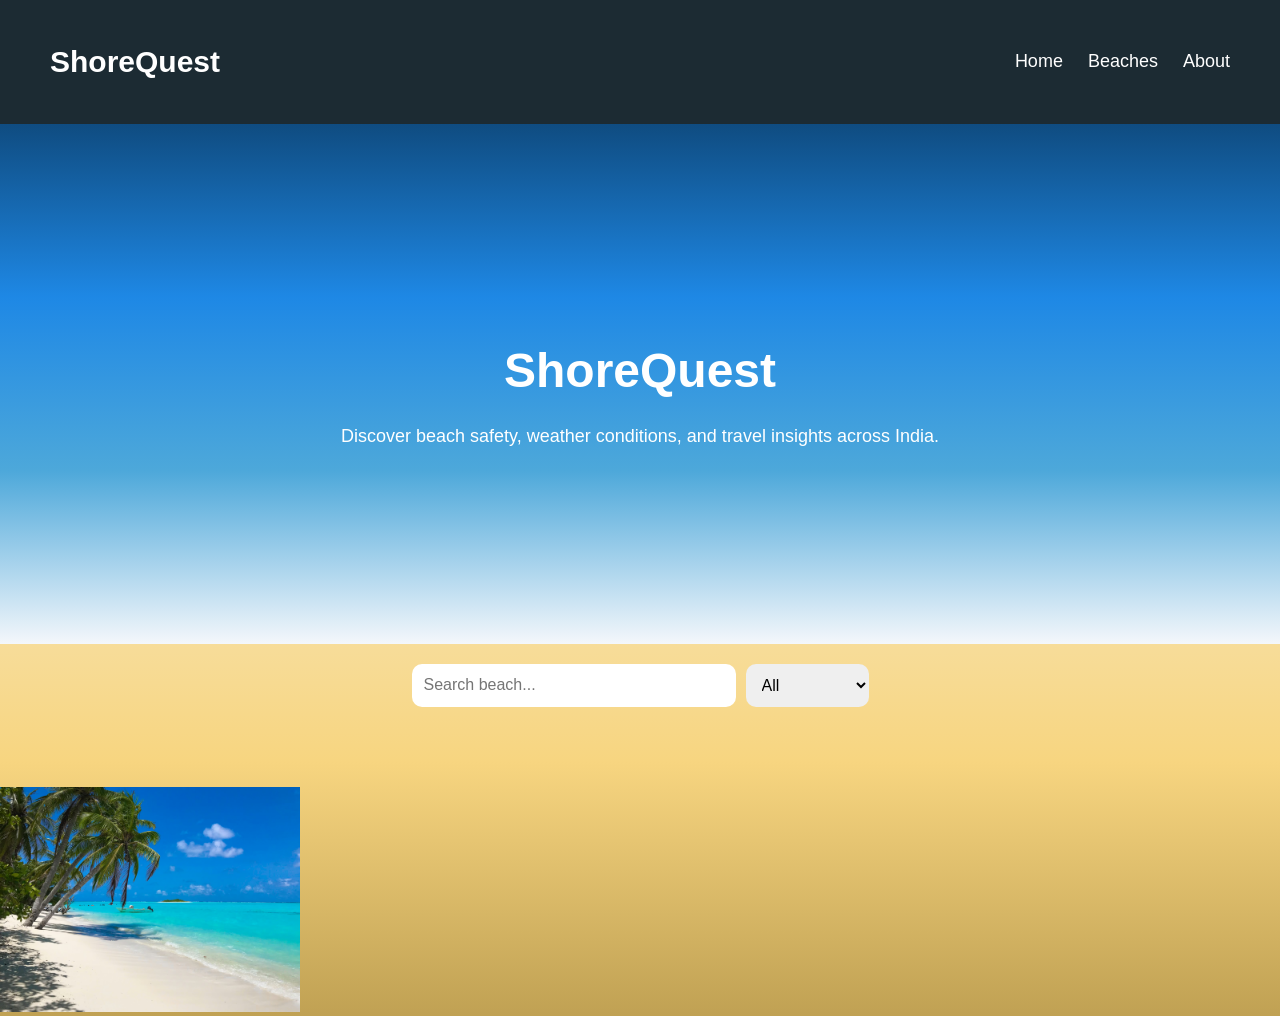
==== Frontend/index.html @ 8bac1117 "Rebuilt ShoreQuest with FastAPI frontend and weather integration" ====
<!DOCTYPE html>
<html lang="en">
<head>
    <meta charset="UTF-8">
    <meta name="viewport" content="width=device-width, initial-scale=1.0">
    <title>ShoreQuest</title>
    <link rel="stylesheet" href="style.css">
</head>
<body>
    <nav class="navbar">

    <h2 class="logo">ShoreQuest</h2>

    <div class="nav-links">
        <a href="#">Home</a>
        <a href="#">Beaches</a>
        <a href="#">About</a>
    </div>

</nav>
    <section class="hero">

    <h1>ShoreQuest</h1>

    <p>
        Discover beach safety, weather conditions,
        and travel insights across India.
    </p>

    </section>
    <div class="controls">
        <input type="text" id="search-input" placeholder="Search beach..."/>
        <select id="filter-select">
            <option value="All">All</option>
            <option value="Safe">Safe</option>
            <option value="Moderate">Moderate</option>
            <option value="Dangerous">Dangerous</option>
        </select>
    </div>
    <div id = "beach-container"></div>
    <img src="images/sample.avif" width="300">
    <script src="script.js"></script>
    
</body>
</html>
---- Frontend/style.css ----
body{
    margin:0;
    font-family: Arial, sans-serif;
    background:linear-gradient(to bottom,#f4f7fb,#ffffff,#f7e5b6,#f7d580,#c0a153);
}

.navbar{
    display:flex;
    justify-content:space-between;
    align-items:center;

    padding:20px 50px;

    background:#1c2b33;
}

.logo{
    color:#ffffff;
    font-size:30px;
}

.nav-links{
    display:flex;
    gap:25px;
}

.nav-links a{
    text-decoration:none;
    color:white;
    font-size:18px;

    transition:0.3s;
}

.nav-links a:hover{
    color:#4DA8DA;
}

.hero{
    text-align:center;
    padding:80px 40px;
    background:linear-gradient(to bottom,#0f4c81,#1e88e5,#4DA8DA,#f4f7fb);
    color:white;
    min-height:40vh;
    display:flex;
    flex-direction:column;
    justify-content:center;
}

.hero h1{
    font-size:48px;
    margin-bottom:10px;
}

.hero p{
    font-size:18px;
}

.controls{
    display:flex;
    justify-content:center;
    padding:20px;
}

#search-input{
    width:300px;
    padding:12px;
    border-radius:10px;
    border:none;
    font-size:16px;
}

#beach-container{
    display:grid;
    grid-template-columns:repeat(auto-fit,minmax(280px,1fr));
    gap:20px;
    padding:30px;
}

#filter-select{
    padding:12px;
    border-radius:10px;
    border:none;
    font-size:16px;
    margin-left:10px;
}

.beach-card{
    background:white;

    padding:20px;

    border-radius:18px;

    box-shadow:0 8px 20px rgba(0,0,0,0.12);

    transition:0.35s ease;

    overflow:hidden;

    position:relative;
}

.beach-card:hover{
    transform:translateY(-10px) scale(1.05);
    box-shadow:0 15px 30px rgba(0,0,0,0.18);
}

.safe{
    border-left:8px solid green;
}

.moderate{
    border-left:8px solid orange;
}

.danger{
    border-left:8px solid red;
}

.card-top{
    display:flex;
    justify-content:space-between;
    align-items:center;

    margin-bottom:15px;
    flex-wrap: wrap;
    gap: 10px;
}

.city{
    color:#555;
    margin-bottom:15px;
}

.weather-info{
    display:flex;
    flex-direction:column;
    gap:10px;
}

.badge{
    padding:8px 14px;
    border-radius:30px;

    color:white;
    font-size:14px;
    font-weight:bold;
}

.safe-badge{
    background:green;
}

.moderate-badge{
    background:orange;
}

.dangerous-badge{
    background:red;
}

.beach-image{
    width:100%;
    height:200px;

    object-fit:cover;

    border-radius:12px;

    margin-bottom:15px;

    transition:0.4s;
}
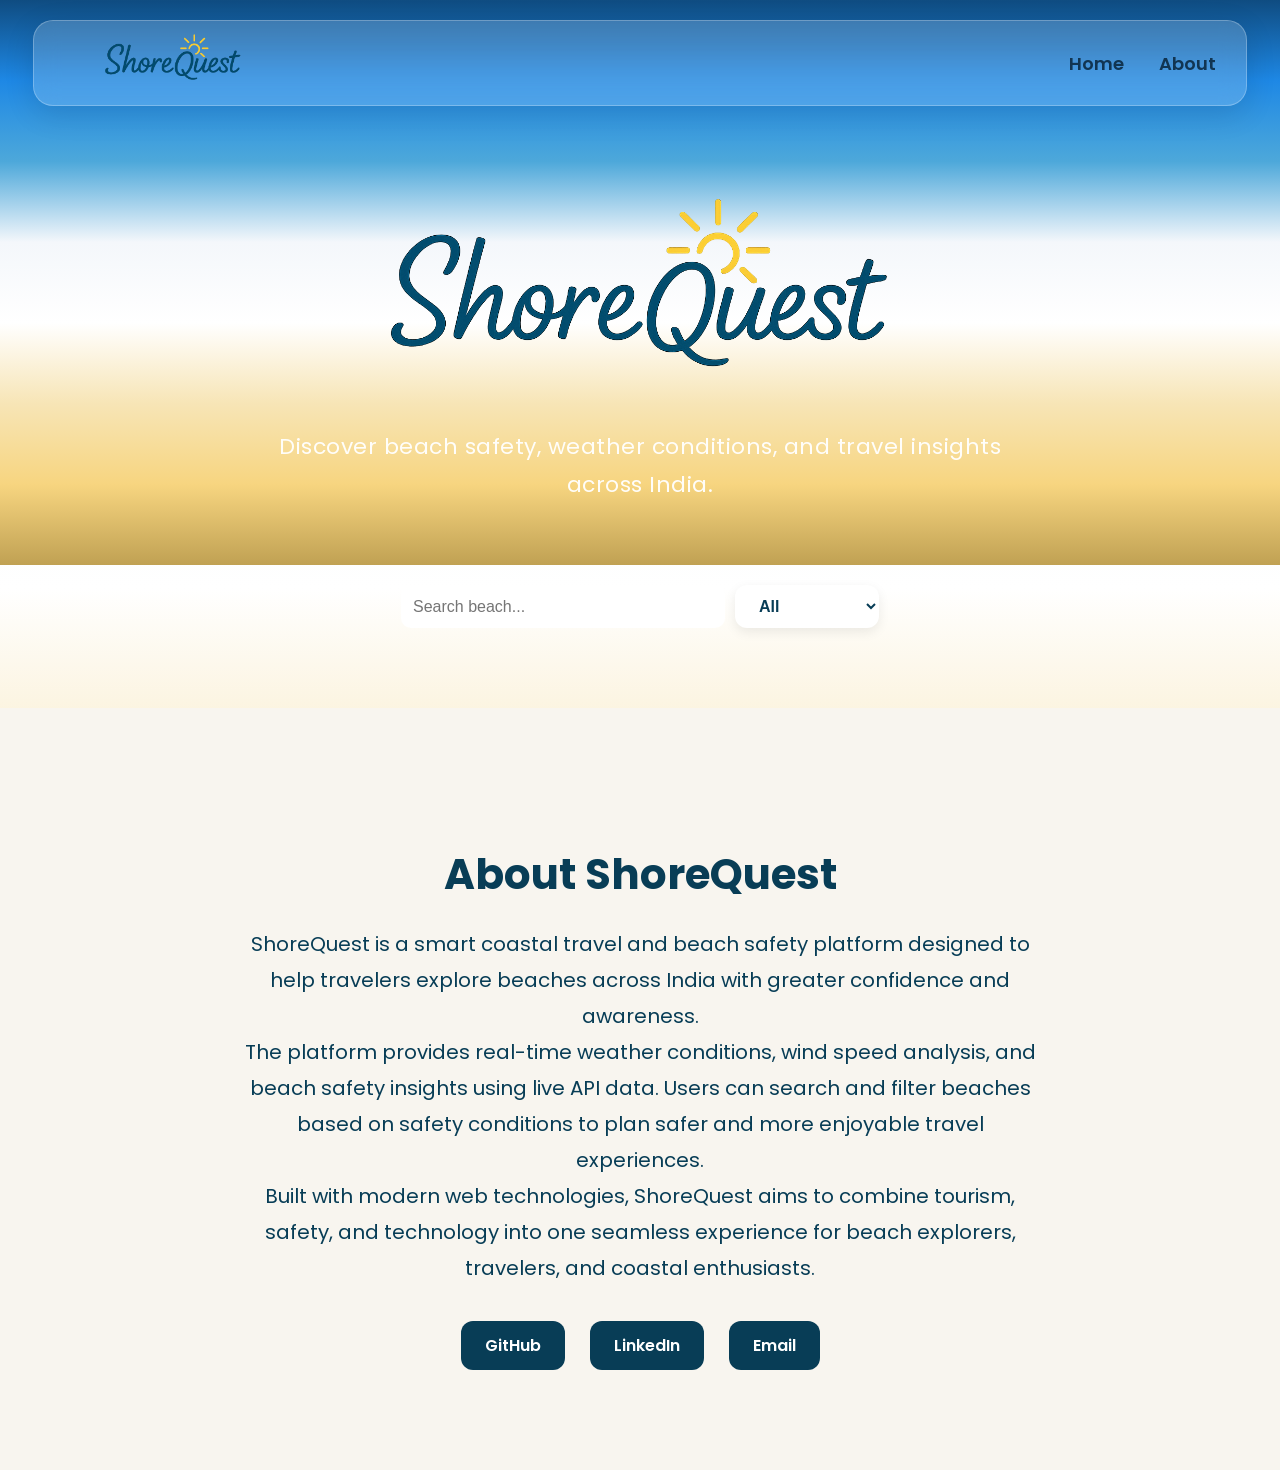
==== commit c9bdf5c7: "Updated ShoreQuest frontend UI and styling" ====
--- a/Frontend/index.html
+++ b/Frontend/index.html
@@ -9,25 +9,24 @@
 <body>
     <nav class="navbar">
 
-    <h2 class="logo">ShoreQuest</h2>
+    <img src="images/logo.png" class="logo">
 
     <div class="nav-links">
-        <a href="#">Home</a>
-        <a href="#">Beaches</a>
-        <a href="#">About</a>
+        <a href="#home">Home</a>
+        <a href="#about">About</a>
     </div>
 
 </nav>
-    <section class="hero">
+    <section class="hero" id="home">
 
-    <h1>ShoreQuest</h1>
+    <img src="images/logo.png" class="hero-logo">
 
     <p>
         Discover beach safety, weather conditions,
         and travel insights across India.
     </p>
 
-    </section>
+</section>
     <div class="controls">
         <input type="text" id="search-input" placeholder="Search beach..."/>
         <select id="filter-select">
@@ -37,8 +36,51 @@
             <option value="Dangerous">Dangerous</option>
         </select>
     </div>
+    
     <div id = "beach-container"></div>
-    <img src="images/sample.avif" width="300">
+
+    <section id="about" class="about-section">
+
+    <h2>About ShoreQuest</h2>
+
+    <p>
+        ShoreQuest is a smart coastal travel and beach safety platform
+        designed to help travelers explore beaches across India with
+        greater confidence and awareness.
+    </p>
+
+    <p>
+        The platform provides real-time weather conditions, wind speed
+        analysis, and beach safety insights using live API data.
+        Users can search and filter beaches based on safety conditions
+        to plan safer and more enjoyable travel experiences.
+    </p>
+
+    <p>
+        Built with modern web technologies, ShoreQuest aims to combine
+        tourism, safety, and technology into one seamless experience
+        for beach explorers, travelers, and coastal enthusiasts.
+    </p>
+
+    <div class="contact-links">
+
+        <a href="https://github.com/Manashwi-Amberi" target="_blank">
+            GitHub
+        </a>
+
+        <a href="https://www.linkedin.com" target="_blank">
+            LinkedIn
+        </a>
+
+        <a href="mailto:manashwiamberi27@gmail.com">
+            Email
+        </a>
+
+    </div>
+
+</section>
+    <link href="https://fonts.googleapis.com/css2?family=Poppins:wght@300;400;500;600;700&display=swap" rel="stylesheet">
+
     <script src="script.js"></script>
     
 </body>
--- a/Frontend/style.css
+++ b/Frontend/style.css
@@ -1,50 +1,78 @@
 body{
     margin:0;
-    font-family: Arial, sans-serif;
-    background:linear-gradient(to bottom,#f4f7fb,#ffffff,#f7e5b6,#f7d580,#c0a153);
+
+    font-family:'Poppins', sans-serif;
+
+    background:#F8F5EF;
+
+    color:#083D56;
+    background:linear-gradient(to bottom,#4DA8DA,#f4f7fb,#ffffff,#f7e5b6,#f7d580,#c0a153);
 }
 
 .navbar{
+    position:fixed;
+
+    top:20px;
+    left:50%;
+
+    transform:translateX(-50%);
+
+    width:90%;
+    max-width:1200px;
+    height: 80px;
     display:flex;
     justify-content:space-between;
     align-items:center;
 
-    padding:20px 50px;
-
-    background:#1c2b33;
+    padding:2px 30px;
+
+    background:rgba(255,255,255,0.18);
+
+    backdrop-filter:blur(12px);
+
+    border:1px solid rgba(255,255,255,0.25);
+
+    border-radius:20px;
+
+    box-shadow:0 8px 30px rgba(0,0,0,0.12);
+
+    z-index:1000;
 }
 
 .logo{
-    color:#ffffff;
-    font-size:30px;
+    height:145px;
+    object-fit:contain;
+    margin-top: 20px;
 }
 
 .nav-links{
     display:flex;
-    gap:25px;
+    gap:35px;
 }
 
 .nav-links a{
     text-decoration:none;
-    color:white;
+    color:rgb(17, 53, 82);
+
     font-size:18px;
+    font-weight:600;
 
     transition:0.3s;
 }
 
 .nav-links a:hover{
-    color:#4DA8DA;
+    color:#FFD166;
 }
 
 .hero{
     text-align:center;
-    padding:80px 40px;
-    background:linear-gradient(to bottom,#0f4c81,#1e88e5,#4DA8DA,#f4f7fb);
-    color:white;
+    background:linear-gradient(to bottom,#0f4c81,#1e88e5,#4DA8DA,#f4f7fb,#ffffff,#f7e5b6,#f7d580,#c0a153);
     min-height:40vh;
     display:flex;
     flex-direction:column;
     justify-content:center;
+    align-items: center;
+    padding:40px 20px;
 }
 
 .hero h1{
@@ -53,9 +81,36 @@
 }
 
 .hero p{
-    font-size:18px;
-}
-
+    margin-top:5px;
+
+    font-family:'Poppins', sans-serif;
+
+    font-size:22px;
+
+    font-weight:400;
+
+    letter-spacing:0.5px;
+
+    line-height:1.7;
+
+    color:rgba(255,255,255,0.95);
+
+    max-width:750px;
+
+    text-align:center;
+}
+
+.logo{
+    margin-bottom:20px;
+}
+
+.hero-logo{
+    width:800px;
+    max-width:90%;
+    height:auto;
+    justify-content:center;
+    margin-bottom:-150px;
+}
 .controls{
     display:flex;
     justify-content:center;
@@ -171,4 +226,96 @@
     margin-bottom:15px;
 
     transition:0.4s;
+}
+
+html{
+    scroll-behavior:smooth;
+}
+
+.about-section{
+    padding:100px 20px;
+
+    text-align:center;
+
+    background:#f8f5ef;
+
+    color:#083D56;
+}
+
+.about-section h2{
+    font-size:42px;
+
+    margin-bottom:20px;
+}
+
+.about-section p{
+    max-width:800px;
+
+    margin:auto;
+
+    font-size:20px;
+
+    line-height:1.8;
+}
+
+#filter-select{
+    padding:12px 20px;
+
+    border:none;
+
+    border-radius:12px;
+
+    font-size:16px;
+
+    font-weight:600;
+
+    background:white;
+
+    color:#083D56;
+
+    cursor:pointer;
+
+    box-shadow:0 4px 12px rgba(0,0,0,0.08);
+
+    transition:0.3s;
+}
+
+#filter-select:hover{
+    transform:translateY(-2px);
+
+    box-shadow:0 6px 16px rgba(0,0,0,0.12);
+}
+
+.contact-links{
+    margin-top:35px;
+
+    display:flex;
+
+    justify-content:center;
+
+    gap:25px;
+
+    flex-wrap:wrap;
+}
+
+.contact-links a{
+    text-decoration:none;
+
+    background:#083D56;
+
+    color:white;
+
+    padding:12px 24px;
+
+    border-radius:12px;
+
+    font-weight:600;
+
+    transition:0.3s;
+}
+
+.contact-links a:hover{
+    background:#0F6E8C;
+
+    transform:translateY(-3px);
 }
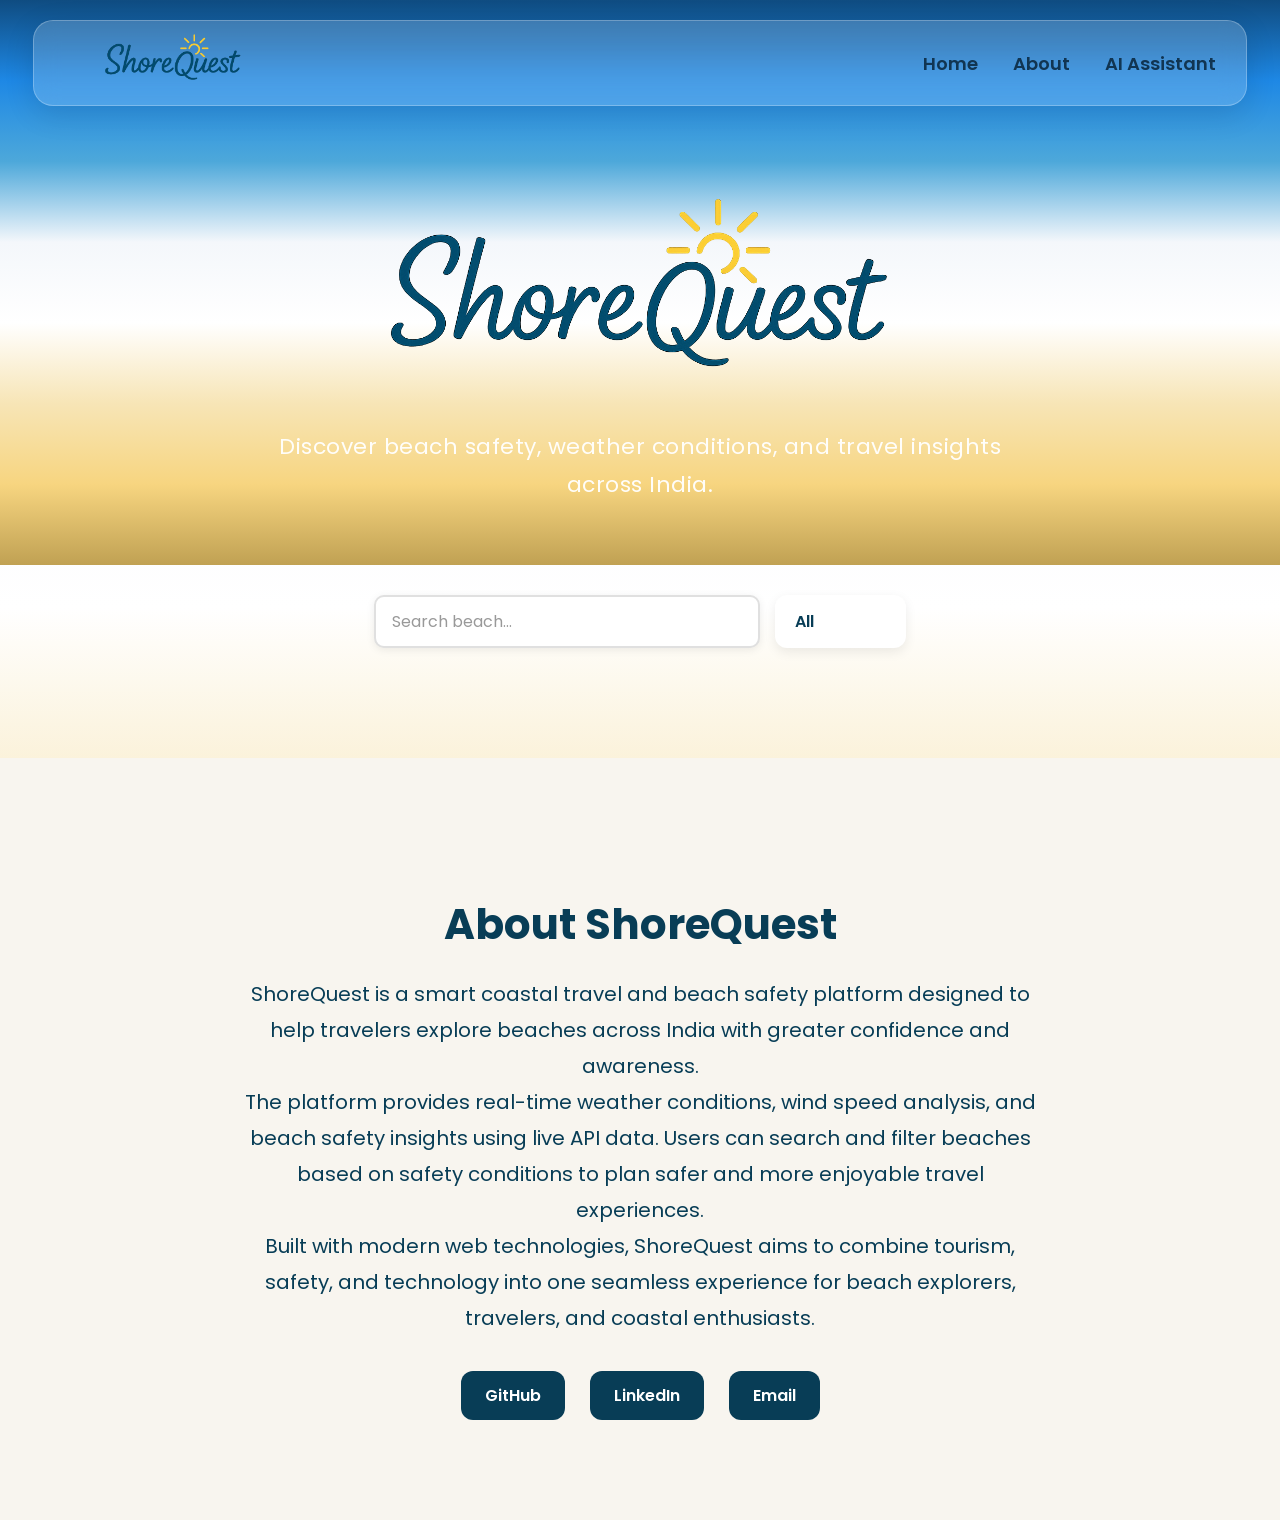
==== commit 8e452d52: "Added AI chatbot feature" ====
--- a/Frontend/index.html
+++ b/Frontend/index.html
@@ -14,6 +14,7 @@
     <div class="nav-links">
         <a href="#home">Home</a>
         <a href="#about">About</a>
+        <a href="chatbot.html">AI Assistant</a>
     </div>
 
 </nav>
@@ -38,6 +39,39 @@
     </div>
     
     <div id = "beach-container"></div>
+
+    <!-- BEACH DETAILS MODAL -->
+
+<div id="beach-modal" class="modal">
+
+    <div class="modal-content">
+
+        <span id="close-modal">&times;</span>
+
+        <img id="modal-image" src="" alt="Beach Image">
+
+        <h2 id="modal-title"></h2>
+
+        <p id="modal-description"></p>
+
+        <div class="modal-section">
+            <h3>Activities</h3>
+            <ul id="modal-activities"></ul>
+        </div>
+
+        <div class="modal-section">
+            <h3>Best Time to Visit</h3>
+            <p id="modal-best-time"></p>
+        </div>
+
+        <div class="modal-section">
+            <h3>Stay Contact</h3>
+            <p id="modal-stay"></p>
+        </div>
+
+    </div>
+
+</div>
 
     <section id="about" class="about-section">
 
--- a/Frontend/style.css
+++ b/Frontend/style.css
@@ -114,47 +114,119 @@
 .controls{
     display:flex;
     justify-content:center;
-    padding:20px;
+    gap:15px;
+    padding:30px 20px;
+    flex-wrap:wrap;
 }
 
 #search-input{
-    width:300px;
-    padding:12px;
+    width:350px;
+    padding:12px 16px;
     border-radius:10px;
-    border:none;
+    border:2px solid #e0e0e0;
     font-size:16px;
+    font-family:'Poppins', sans-serif;
+    box-shadow:0 2px 8px rgba(0,0,0,0.08);
+    transition:0.3s ease;
+    color:#083D56;
+}
+
+#search-input:focus{
+    outline:none;
+    border-color:#4DA8DA;
+    box-shadow:0 4px 12px rgba(77, 168, 218, 0.2);
+    background:rgba(77, 168, 218, 0.05);
+}
+
+#search-input::placeholder{
+    color:#999;
 }
 
 #beach-container{
     display:grid;
-    grid-template-columns:repeat(auto-fit,minmax(280px,1fr));
-    gap:20px;
-    padding:30px;
+    grid-template-columns:repeat(auto-fill, minmax(250px, 1fr));
+    gap:28px;
+    row-gap:60px;
+    padding:40px 30px;
+    max-width:1400px;
+    margin:0 auto;
+    align-items:stretch;
 }
 
 #filter-select{
-    padding:12px;
+    padding:12px 18px;
     border-radius:10px;
-    border:none;
+    border:2px solid #e0e0e0;
     font-size:16px;
-    margin-left:10px;
+    font-family:'Poppins', sans-serif;
+    font-weight:600;
+    background:white;
+    color:#083D56;
+    cursor:pointer;
+    box-shadow:0 2px 8px rgba(0,0,0,0.08);
+    transition:0.3s ease;
+    appearance:none;
+    background-image:url("data:image/svg+xml,%3Csvg xmlns='http://www.w3.org/2000/svg' width='12' height='12' viewBox='0 0 12 12'%3E%3Cpath fill='%23083D56' d='M6 9L1 4h10z'/%3E%3C/svg%3E");
+    background-repeat:no-repeat;
+    background-position:right 12px center;
+    padding-right:35px;
+}
+
+#filter-select:hover{
+    border-color:#4DA8DA;
+    box-shadow:0 4px 12px rgba(77, 168, 218, 0.15);
+    transform:translateY(-2px);
+}
+
+#filter-select:focus{
+    outline:none;
+    border-color:#4DA8DA;
+    box-shadow:0 4px 12px rgba(77, 168, 218, 0.25);
+    background-color:rgba(77, 168, 218, 0.05);
+    background-image:url("data:image/svg+xml,%3Csvg xmlns='http://www.w3.org/2000/svg' width='12' height='12' viewBox='0 0 12 12'%3E%3Cpath fill='%234DA8DA' d='M6 9L1 4h10z'/%3E%3C/svg%3E");
+}
+
+#filter-select option{
+    padding:10px;
+    background:white;
+    color:#083D56;
+    font-family:'Poppins', sans-serif;
+    font-weight:500;
+}
+
+#filter-select option:hover{
+    background:#4DA8DA;
+    color:white;
 }
 
 .beach-card{
+
     background:white;
 
-    padding:20px;
-
-    border-radius:18px;
-
-    box-shadow:0 8px 20px rgba(0,0,0,0.12);
-
-    transition:0.35s ease;
+    padding:16px;
+
+    border-radius:15px;
+
+    box-shadow:0 2px 8px rgba(0,0,0,0.08);
+
+    transition:0.3s ease;
 
     overflow:hidden;
-
-    position:relative;
-}
+    display:flex;
+    flex-direction:column;
+    height:100%;
+}
+
+.weather-info p{
+    margin:2px 0;
+    font-size:13px;
+}
+
+.city{
+    margin:6px 0;
+}
+
+
 
 .beach-card:hover{
     transform:translateY(-10px) scale(1.05);
@@ -178,28 +250,46 @@
     justify-content:space-between;
     align-items:center;
 
-    margin-bottom:15px;
-    flex-wrap: wrap;
-    gap: 10px;
+    margin-bottom:8px;
+    gap:8px;
+    flex-wrap:nowrap;
+}
+
+.card-top h2{
+
+    font-size:16px;
+
+    line-height:1.2;
+
+    margin:0;
+}
+
+.badge-container{
+    display:flex;
+    gap:8px;
+    flex-wrap:wrap;
+    justify-content:flex-end;
 }
 
 .city{
     color:#555;
-    margin-bottom:15px;
+    margin-bottom:6px;
+    margin-top:2px;
+    font-size:13px;
 }
 
 .weather-info{
     display:flex;
     flex-direction:column;
-    gap:10px;
+    gap:6px;
 }
 
 .badge{
-    padding:8px 14px;
-    border-radius:30px;
+    padding:6px 12px;
+    border-radius:25px;
 
     color:white;
-    font-size:14px;
+    font-size:12px;
     font-weight:bold;
 }
 
@@ -217,13 +307,13 @@
 
 .beach-image{
     width:100%;
-    height:200px;
+    height:160px;
 
     object-fit:cover;
 
-    border-radius:12px;
-
-    margin-bottom:15px;
+    border-radius:8px;
+
+    margin-bottom:12px;
 
     transition:0.4s;
 }
@@ -318,4 +408,151 @@
     background:#0F6E8C;
 
     transform:translateY(-3px);
-}+}
+
+/* MODAL BACKGROUND */
+
+.modal{
+    display: none;
+    position: fixed;
+    z-index: 999;
+    left: 0;
+    top: 0;
+    width: 100%;
+    height: 100%;
+    overflow-y: auto;
+    background: rgba(0,0,0,0.6);
+    backdrop-filter: blur(5px);
+}
+
+/* MODAL BOX */
+
+.modal-content{
+    background: rgba(255,255,255,0.95);
+    width: 85%;
+    max-width: 550px;
+    max-height: 75vh;
+    margin: 150px auto 50px auto;
+    padding: 25px;
+    border-radius: 25px;
+    position: relative;
+    animation: popup 0.3s ease;
+    overflow-y: auto;
+    box-shadow: 0 10px 40px rgba(0,0,0,0.3);
+}
+
+/* SCROLLBAR STYLING */
+
+.modal-content::-webkit-scrollbar{
+    width: 10px;
+}
+
+.modal-content::-webkit-scrollbar-track{
+    background: transparent;
+}
+
+.modal-content::-webkit-scrollbar-thumb{
+    background: rgba(77, 168, 218, 0.5);
+    border-radius: 10px;
+    transition: background 0.3s ease;
+}
+
+.modal-content::-webkit-scrollbar-thumb:hover{
+    background: rgba(77, 168, 218, 0.8);
+}
+
+.modal-content{
+    scrollbar-width: thin;
+    scrollbar-color: rgba(77, 168, 218, 0.5) transparent;
+}
+
+/* POPUP ANIMATION */
+
+@keyframes popup{
+    from{
+        transform: scale(0.8);
+        opacity: 0;
+    }
+
+    to{
+        transform: scale(1);
+        opacity: 1;
+    }
+}
+
+/* CLOSE BUTTON */
+
+#close-modal{
+    position: absolute;
+    top: 12px;
+    right: 15px;
+    font-size: 32px;
+    cursor: pointer;
+    color: #083D56;
+    font-weight: bold;
+    width: 40px;
+    height: 40px;
+    display: flex;
+    align-items: center;
+    justify-content: center;
+    border-radius: 50%;
+    background: rgba(255,255,255,0.8);
+    transition: 0.2s ease;
+    padding: 0;
+    line-height: 1;
+}
+
+#close-modal:hover{
+    background: rgba(77, 168, 218, 0.15);
+    color: #083D56;
+    transform: scale(1.1);
+}
+
+/* IMAGE */
+
+#modal-image{
+    width: 100%;
+    height: 220px;
+    object-fit: cover;
+    border-radius: 18px;
+    margin-bottom: 20px;
+}
+
+/* TITLE */
+
+#modal-title{
+    font-size: 2rem;
+    color: #183B4E;
+    margin-bottom: 10px;
+}
+
+/* DESCRIPTION */
+
+#modal-description{
+    color: #444;
+    line-height: 1.7;
+    margin-bottom: 20px;
+}
+
+/* SECTION */
+
+.modal-section{
+    margin-top: 20px;
+}
+
+.modal-section h3{
+    color: #27548A;
+    margin-bottom: 10px;
+}
+
+/* ACTIVITIES */
+
+#modal-activities{
+    padding-left: 20px;
+}
+
+#modal-activities li{
+    margin-bottom: 8px;
+    color: #333;
+}
+
